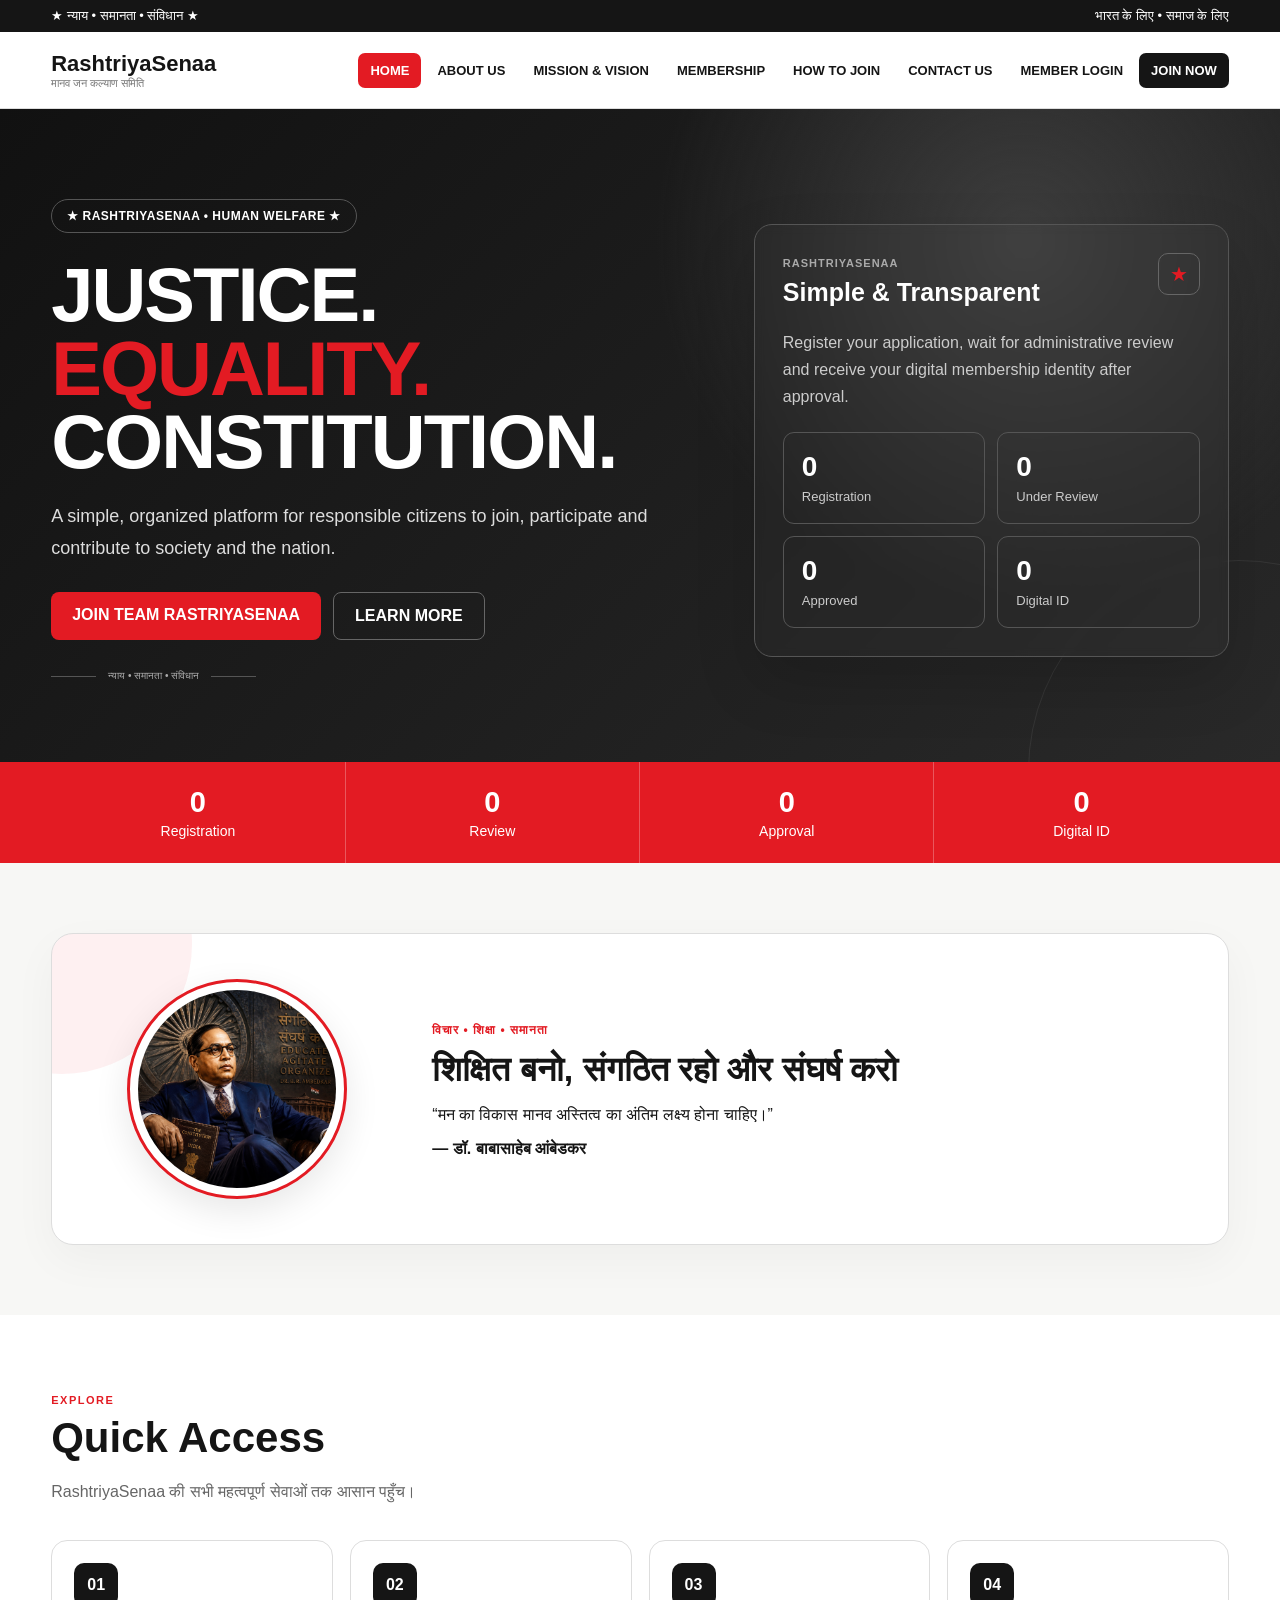
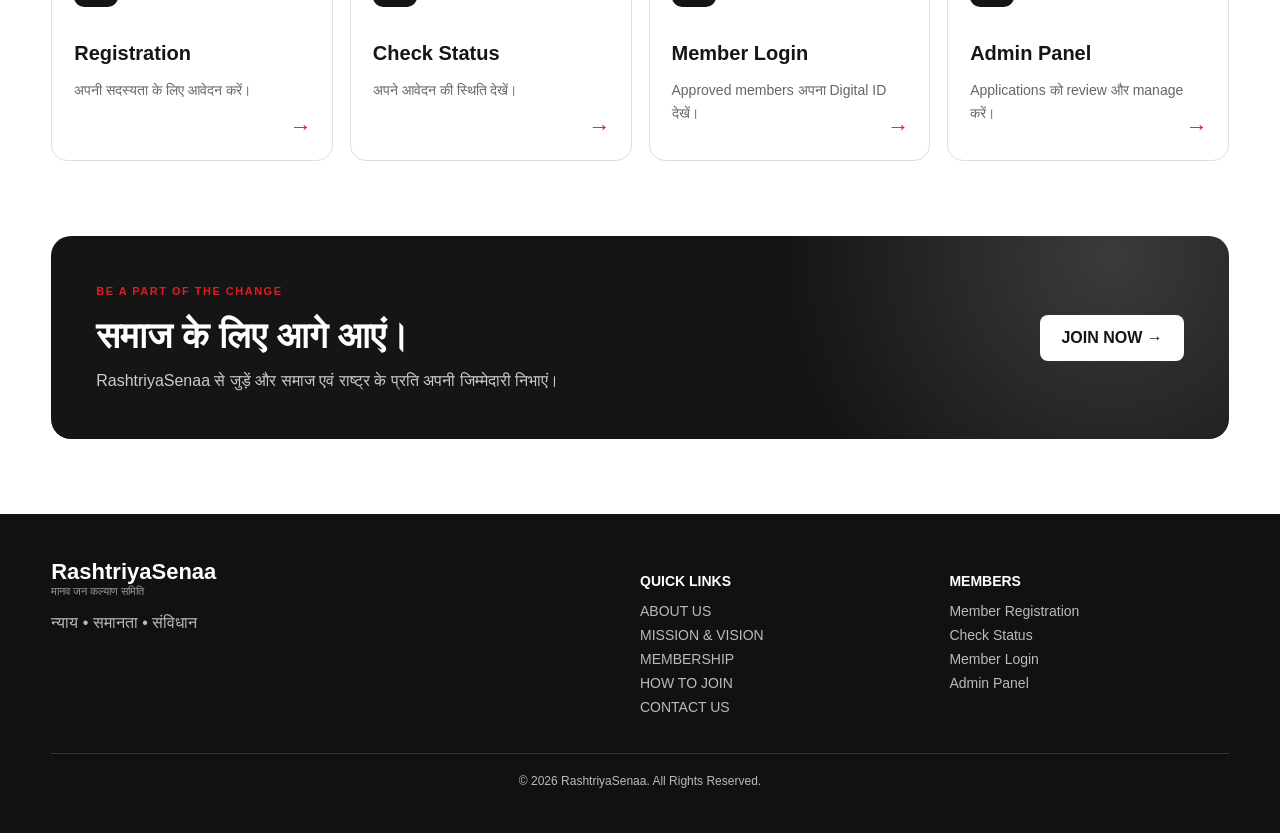
==== index.html @ 788c23a5 "Update index.html" ====
<!doctype html>
<html lang="hi">
<head>
<meta charset="utf-8">
<meta name="viewport" content="width=device-width,initial-scale=1">
<title>Home | RashtriyaSenaa</title>
<link rel="stylesheet" href="styles.css">
</head>
<body>
<header></header>
<main>
<section class="hero">
  <div class="container hero-grid">
    <div class="hero-content">
      <span class="eyebrow">★ RASHTRIYASENAA • HUMAN WELFARE ★</span>
      <h1>JUSTICE.<br><em>EQUALITY.</em><br>CONSTITUTION.</h1>
      <p class="hero-text">A simple, organized platform for responsible citizens to join, participate and contribute to society and the nation.</p>
      <div class="buttons">
        <a class="btn red" href="register.html">JOIN TEAM RASTRIYASENAA</a>
        <a class="btn outline" href="about.html">LEARN MORE</a>
      </div>
      <div class="hero-line"><span></span><small>न्याय • समानता • संविधान</small><span></span></div>
    </div>
    <div class="hero-panel">
      <div class="panel-top"><div><span class="panel-label">RASHTRIYASENAA</span><h2>Simple &amp; Transparent</h2></div><div class="panel-icon">★</div></div>
      <p>Register your application, wait for administrative review and receive your digital membership identity after approval.</p>
      <div class="mini">
        <div class="mini-card"><strong id="registerCount">0</strong><span>Registration</span></div>
        <div class="mini-card"><strong id="reviewCount">0</strong><span>Under Review</span></div>
        <div class="mini-card"><strong id="approveCount">0</strong><span>Approved</span></div>
        <div class="mini-card"><strong id="digitalIdCount">0</strong><span>Digital ID</span></div>
      </div>
    </div>
  </div>
</section>

<section class="stats">
  <div class="container stats-grid">
    <div class="stat"><strong id="statRegister">0</strong><span>Registration</span></div>
    <div class="stat"><strong id="statReview">0</strong><span>Review</span></div>
    <div class="stat"><strong id="statApproval">0</strong><span>Approval</span></div>
    <div class="stat"><strong id="statDigitalId">0</strong><span>Digital ID</span></div>
  </div>
</section>

<section class="ambedkar-section">
  <div class="container">
    <div class="ambedkar-box">
      <div class="ambedkar-photo-wrap">
        <div class="photo-ring">
          <img src="[data-uri]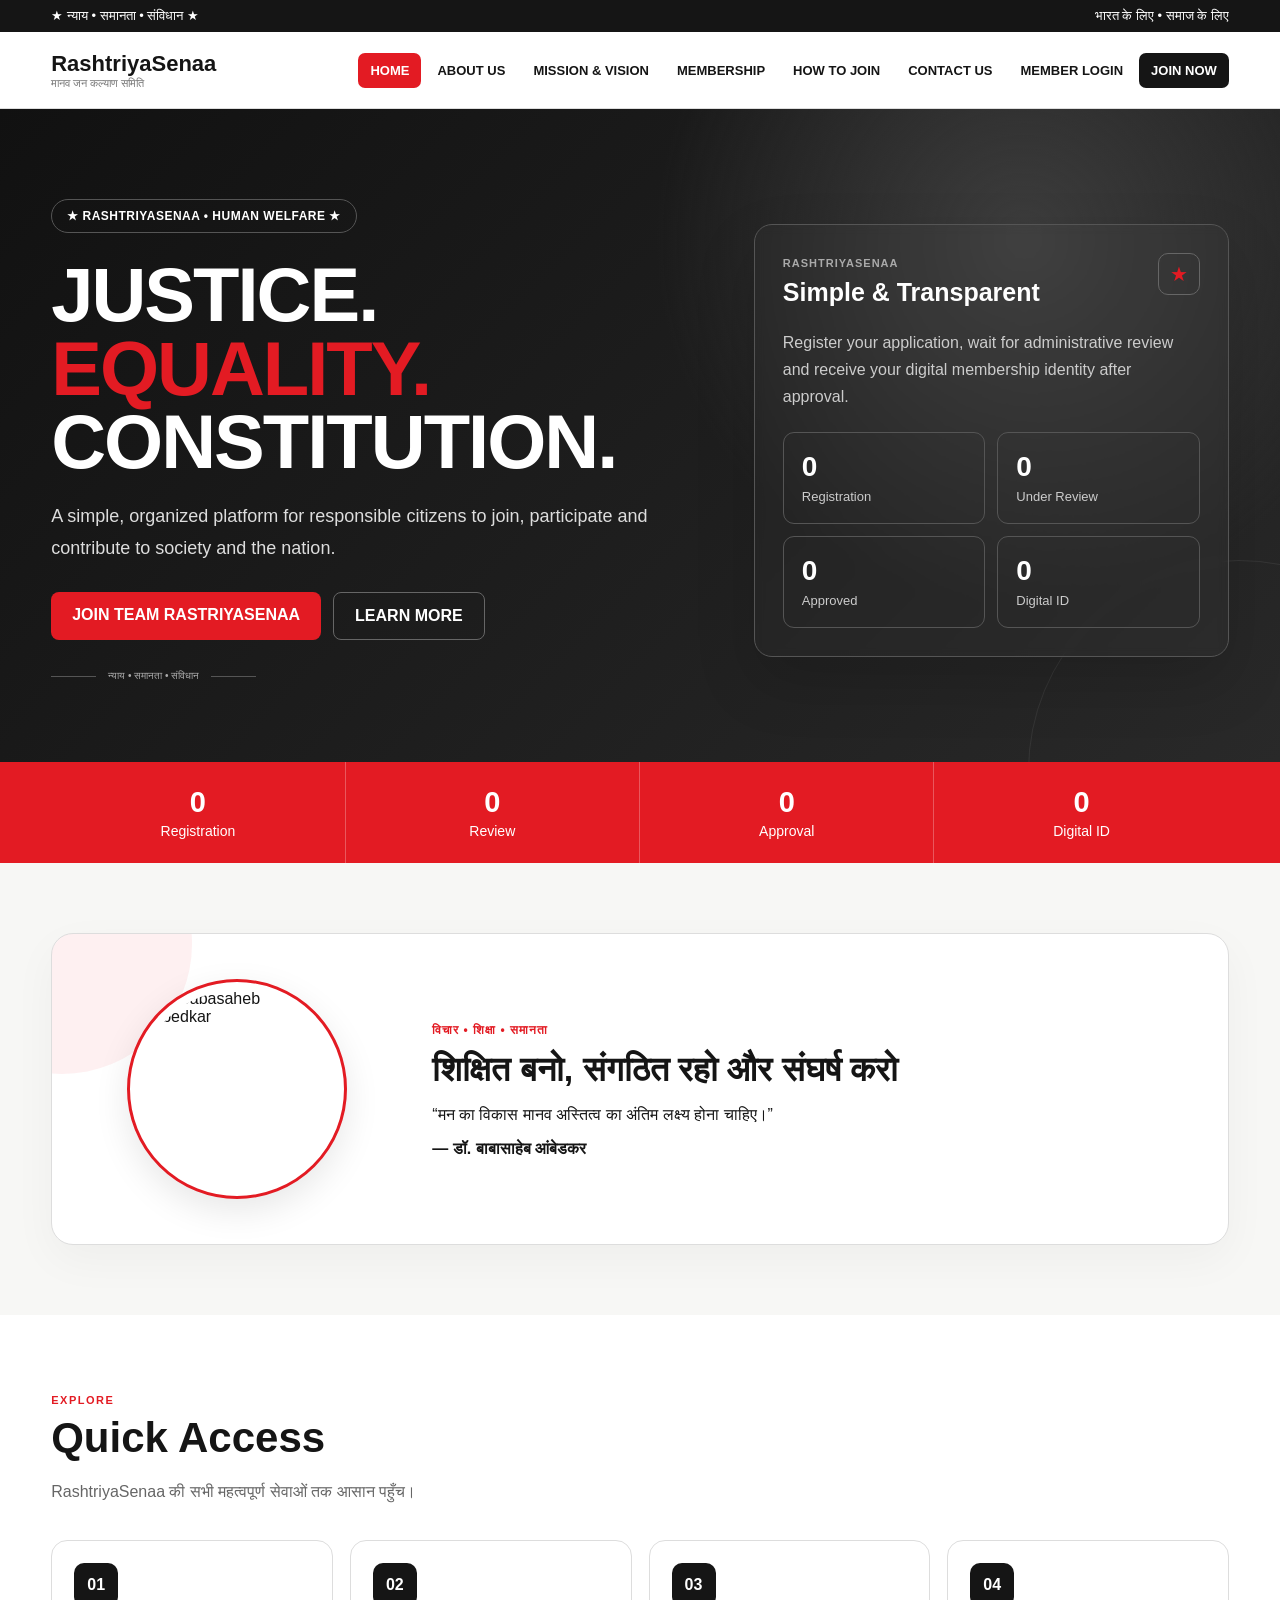
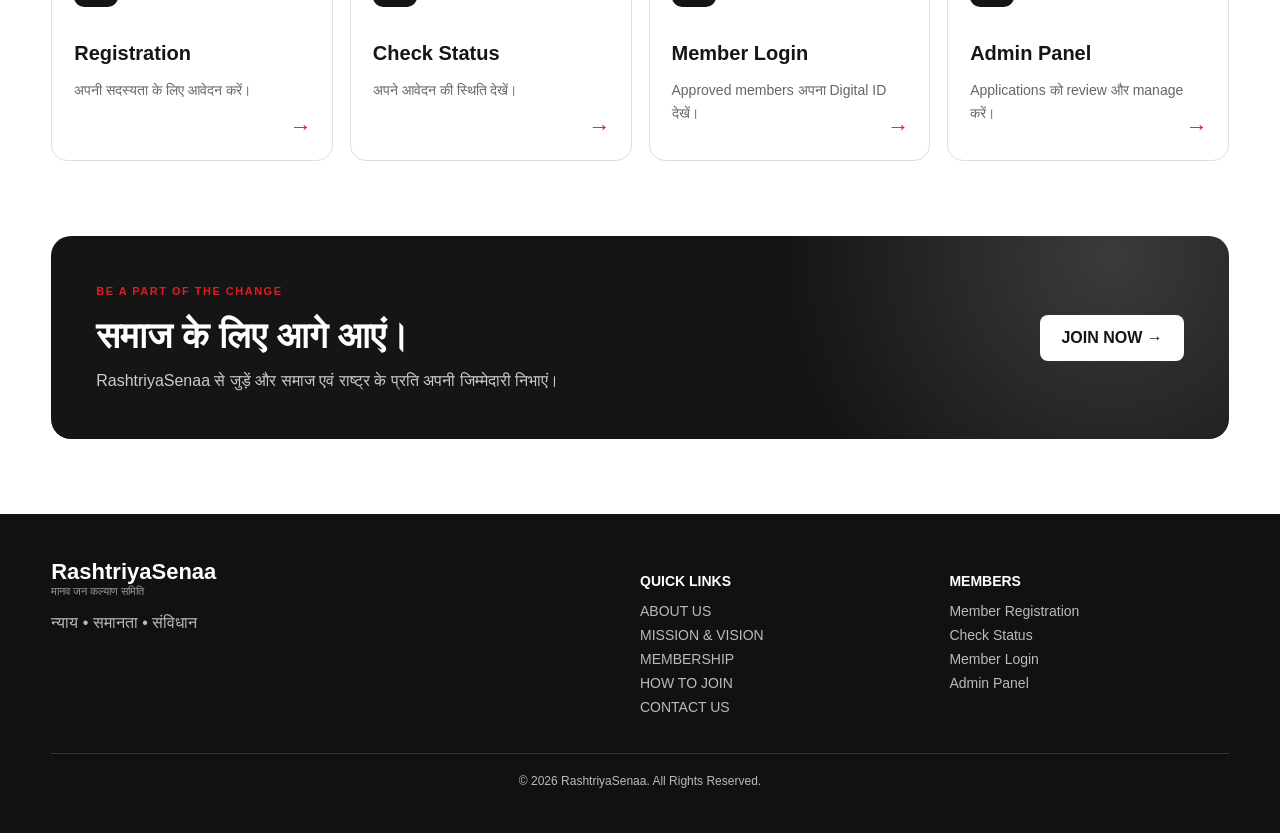
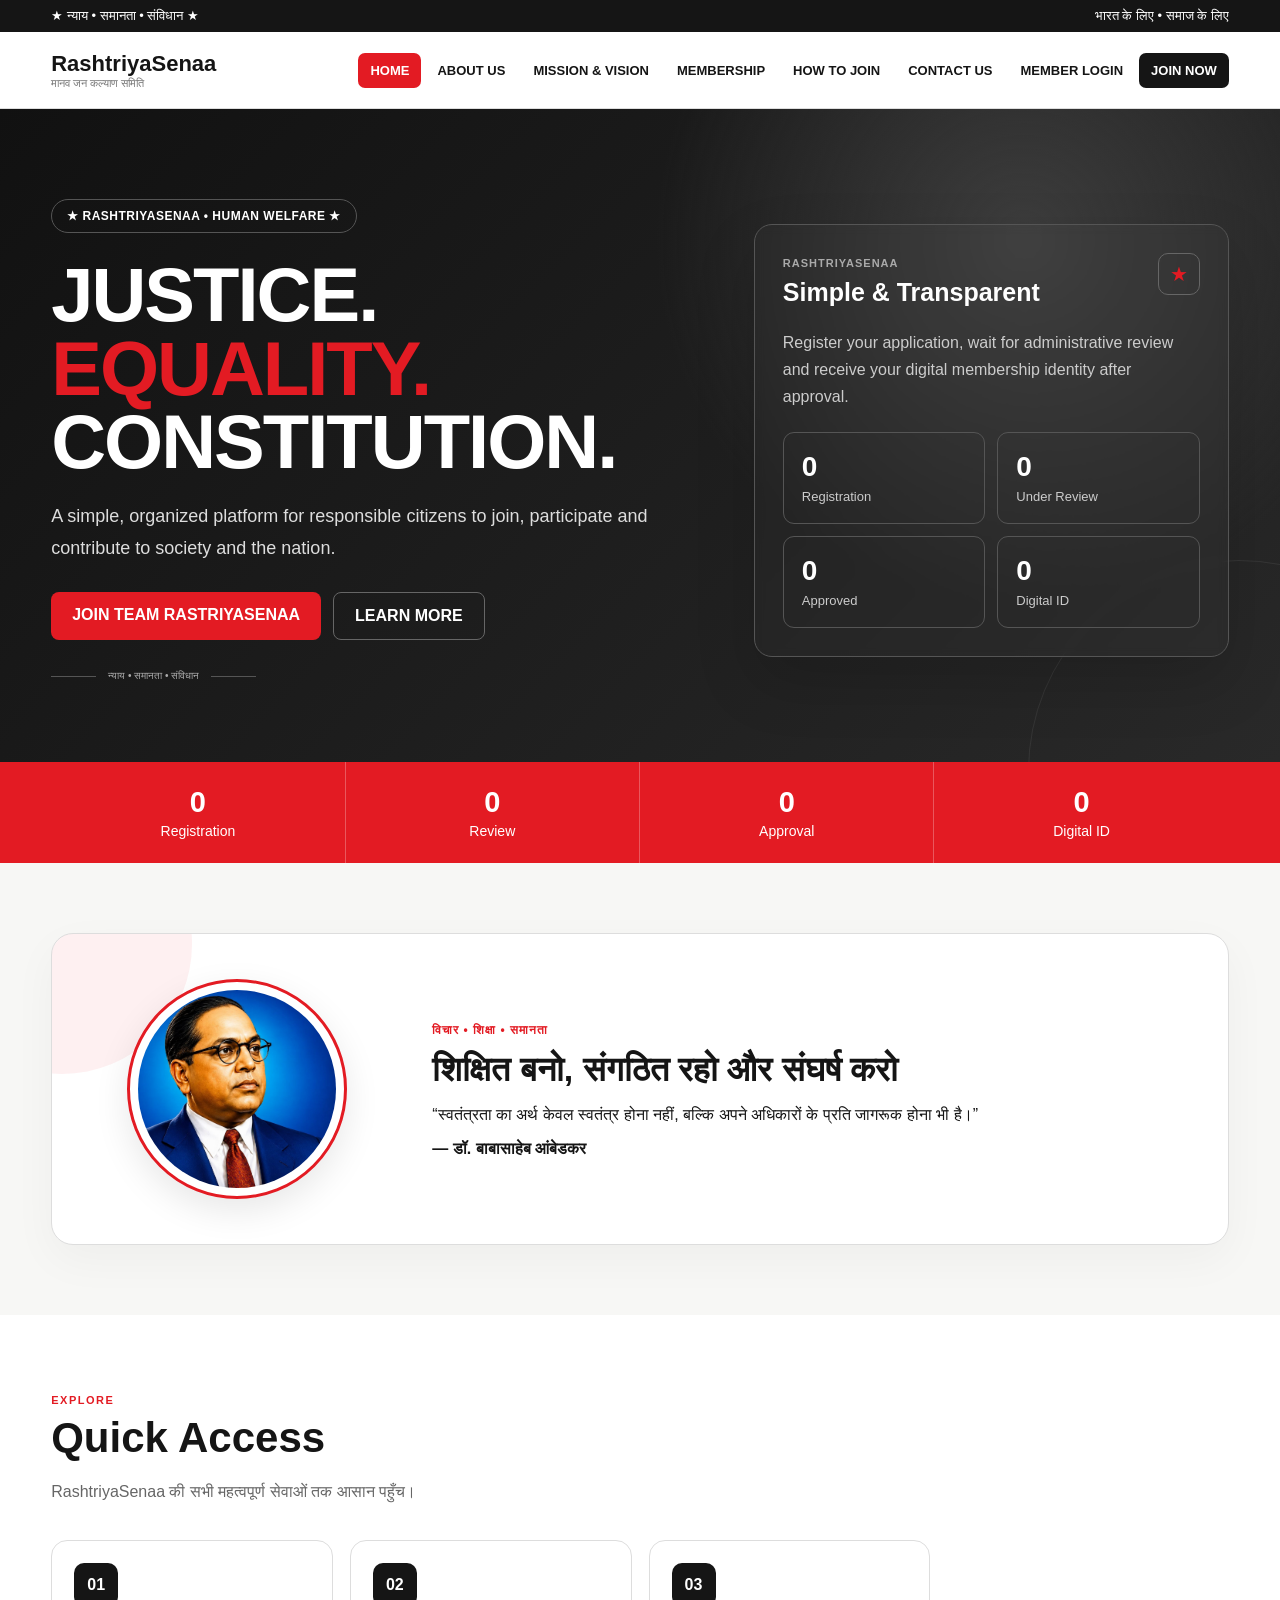
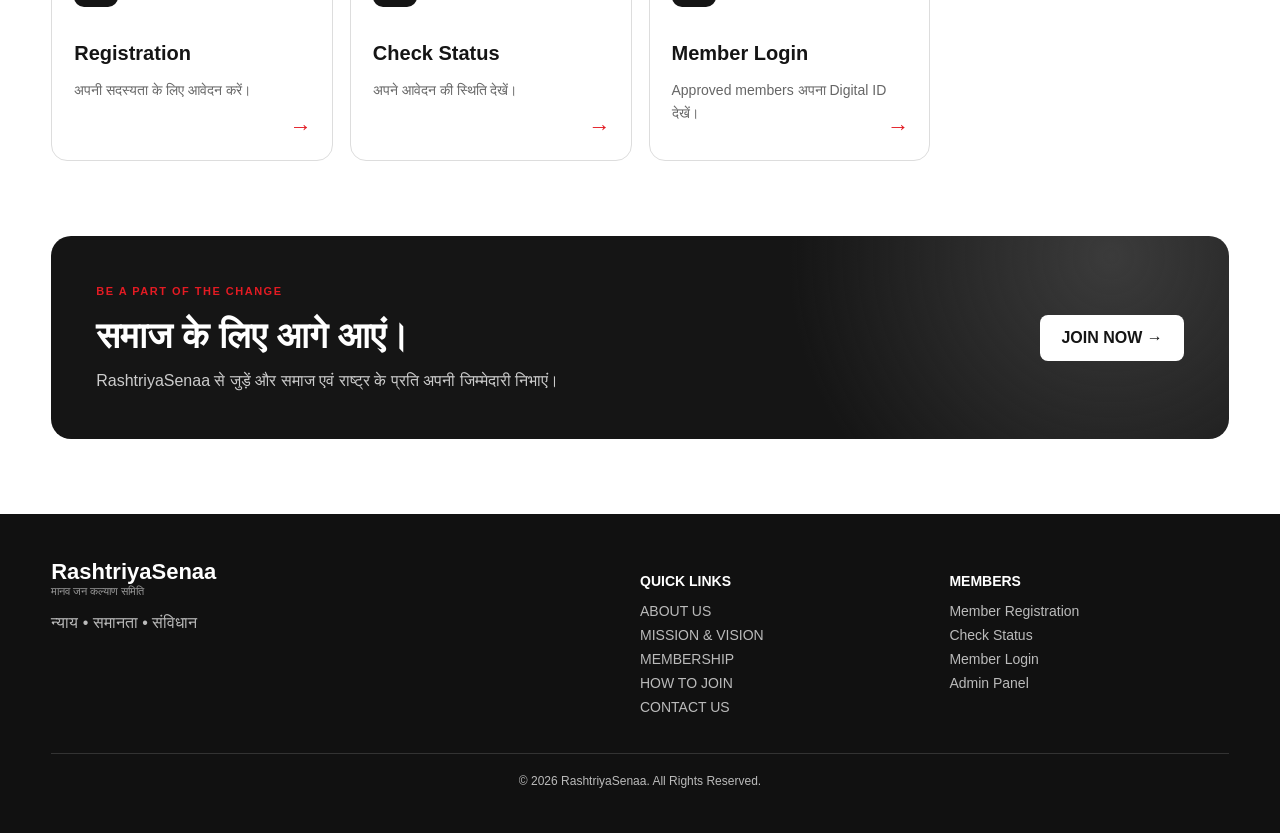
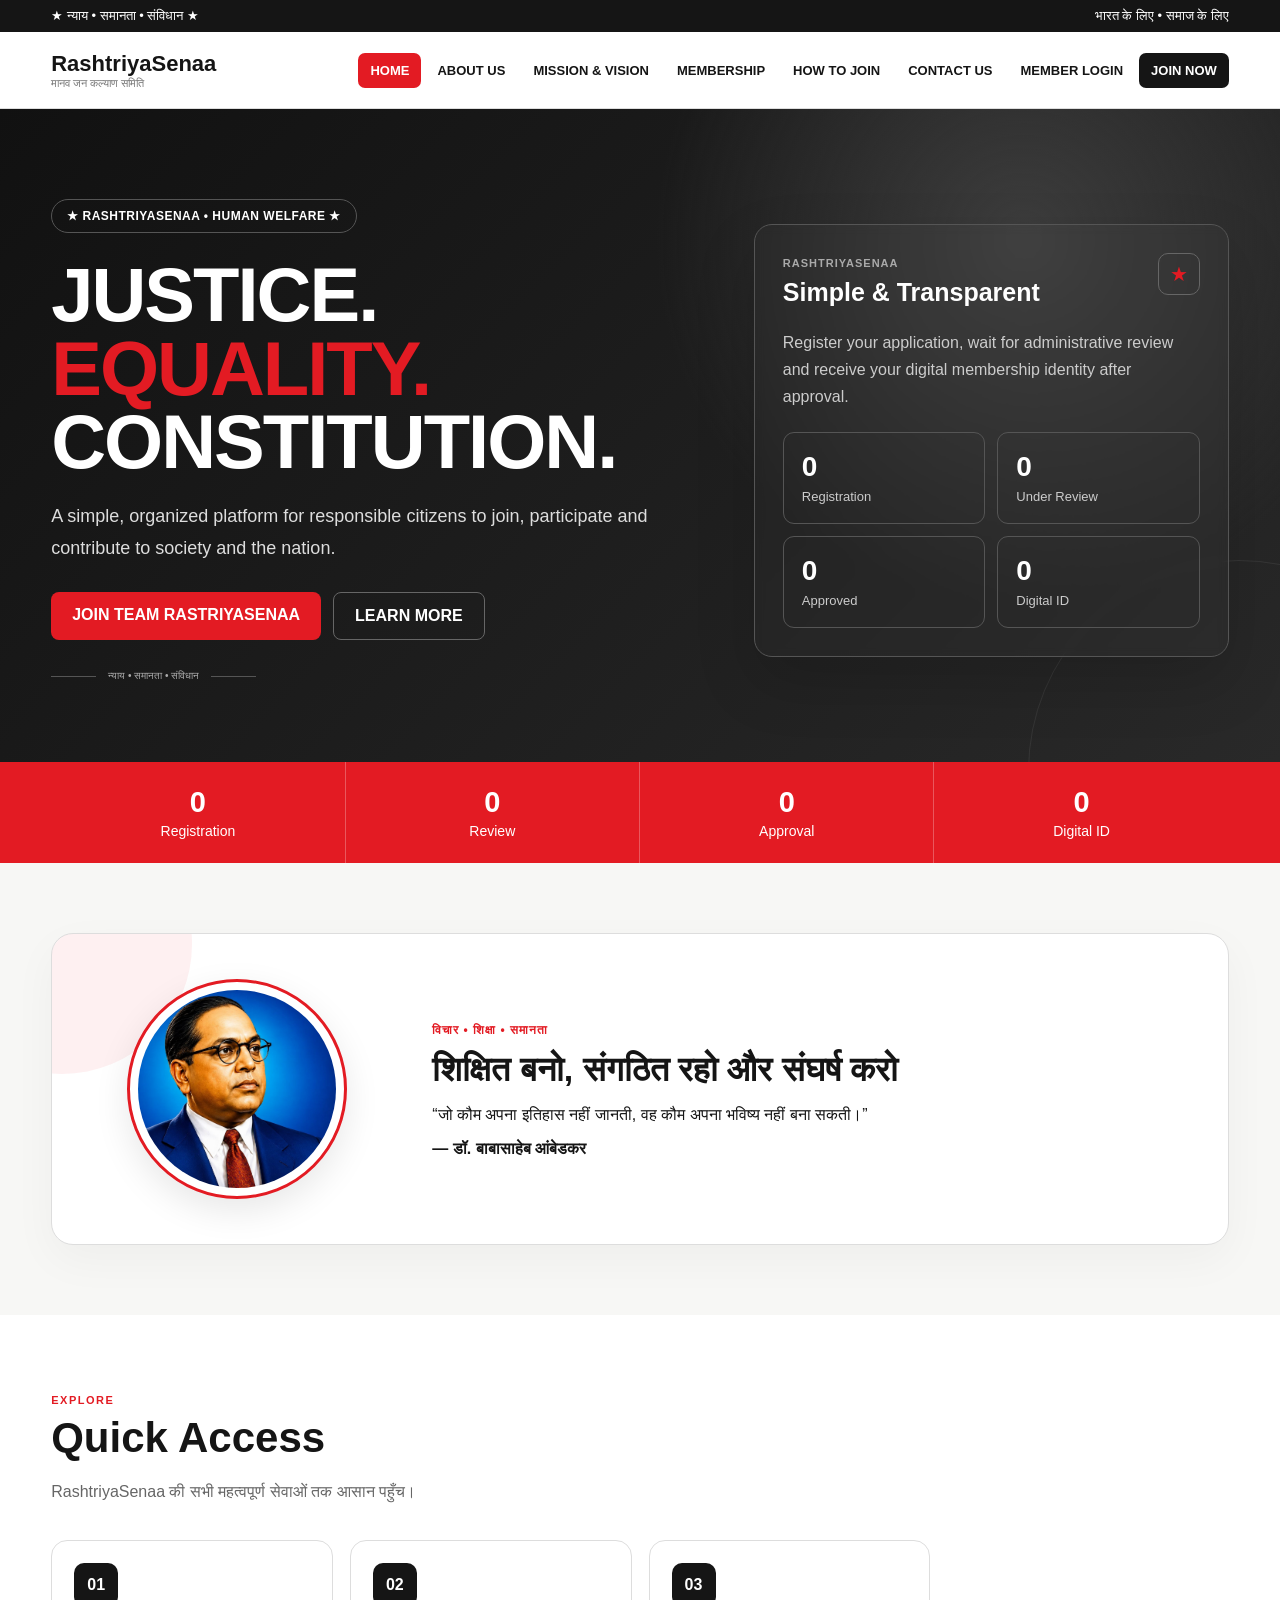
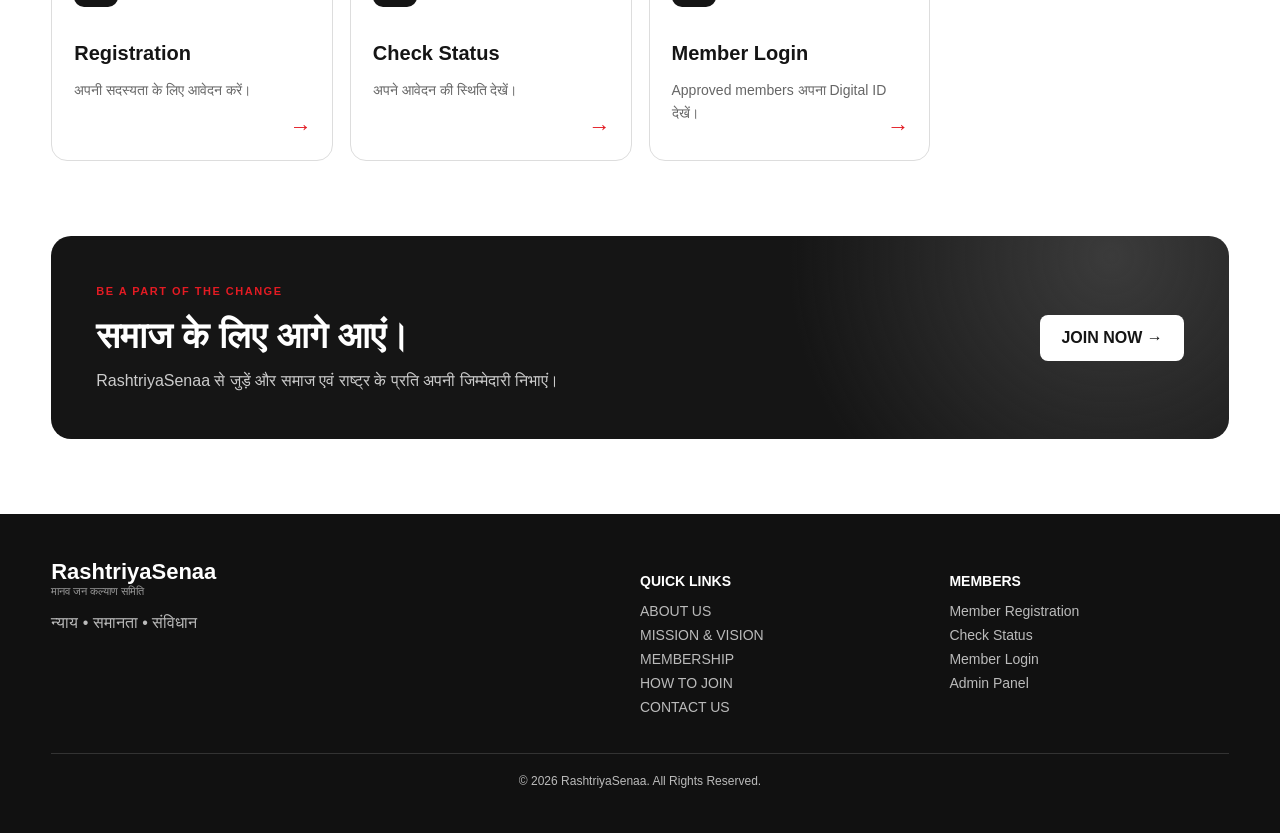
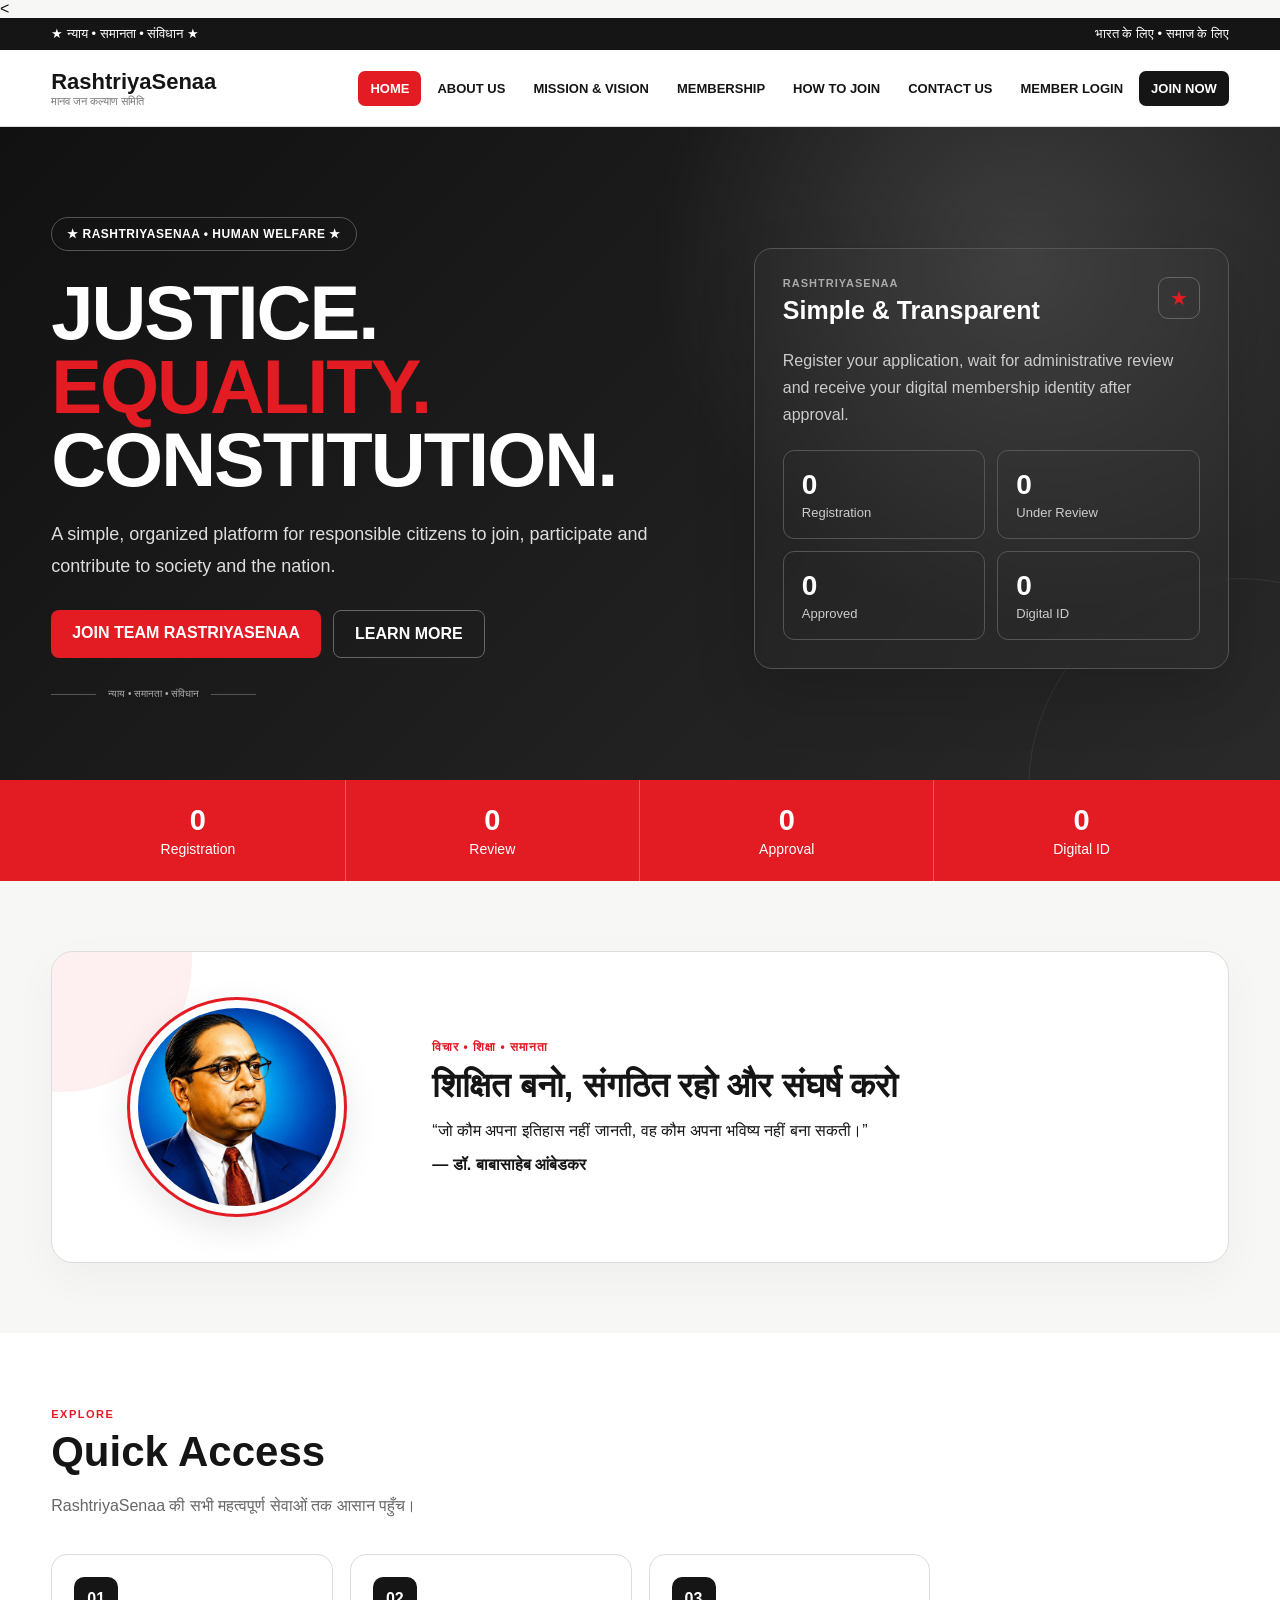
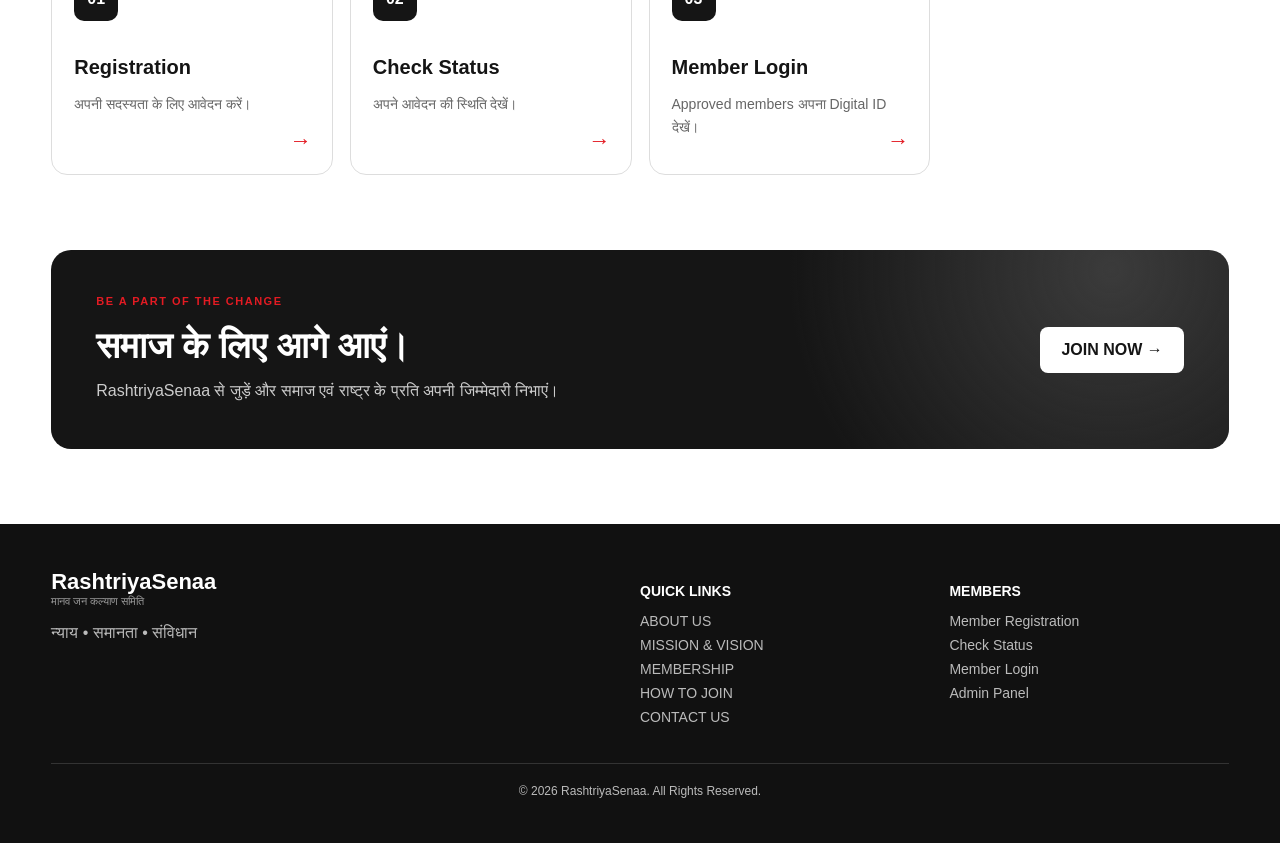
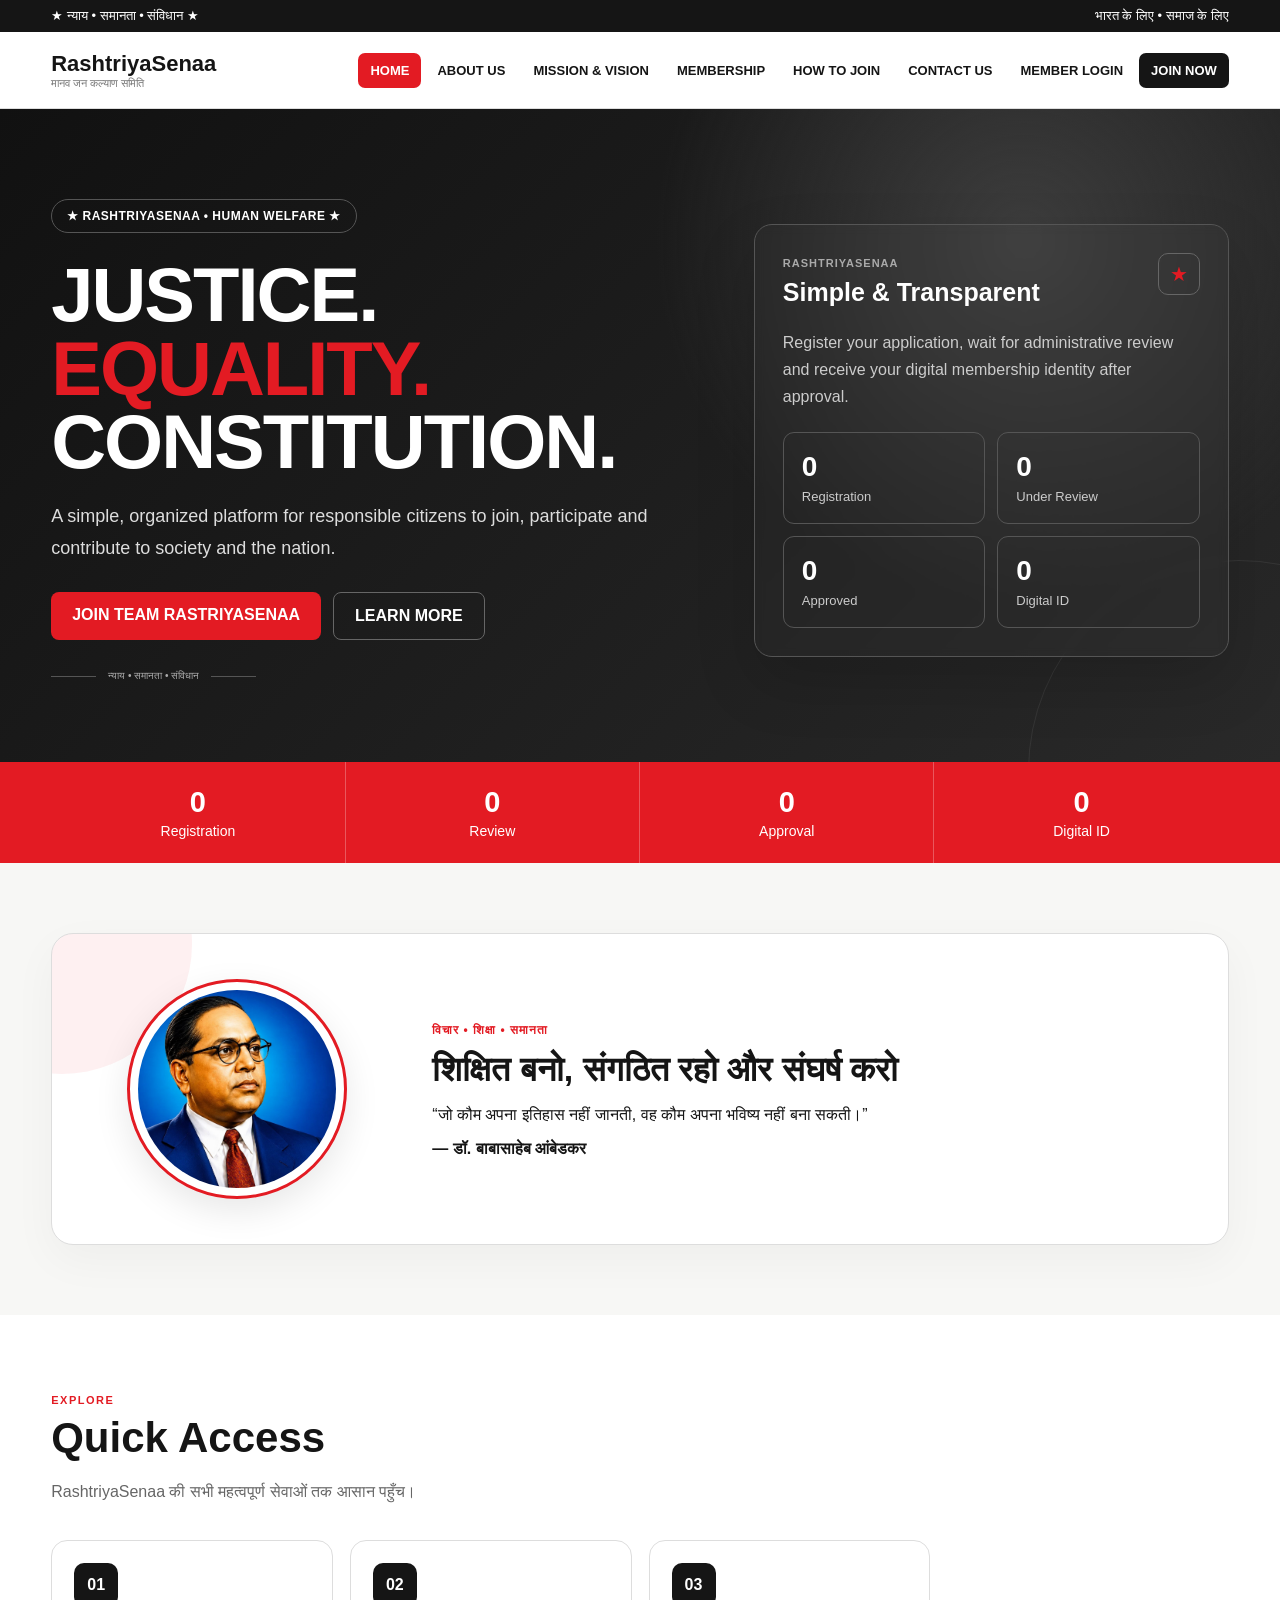
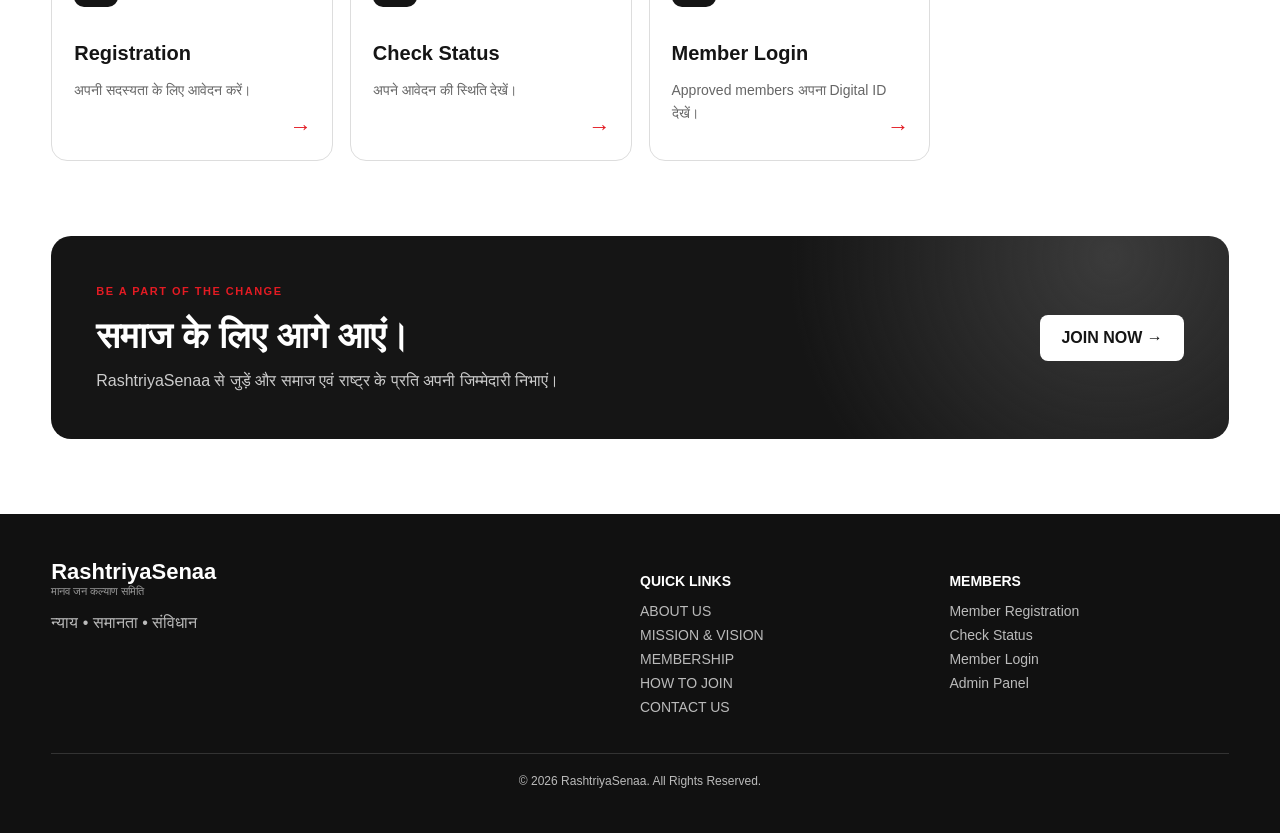
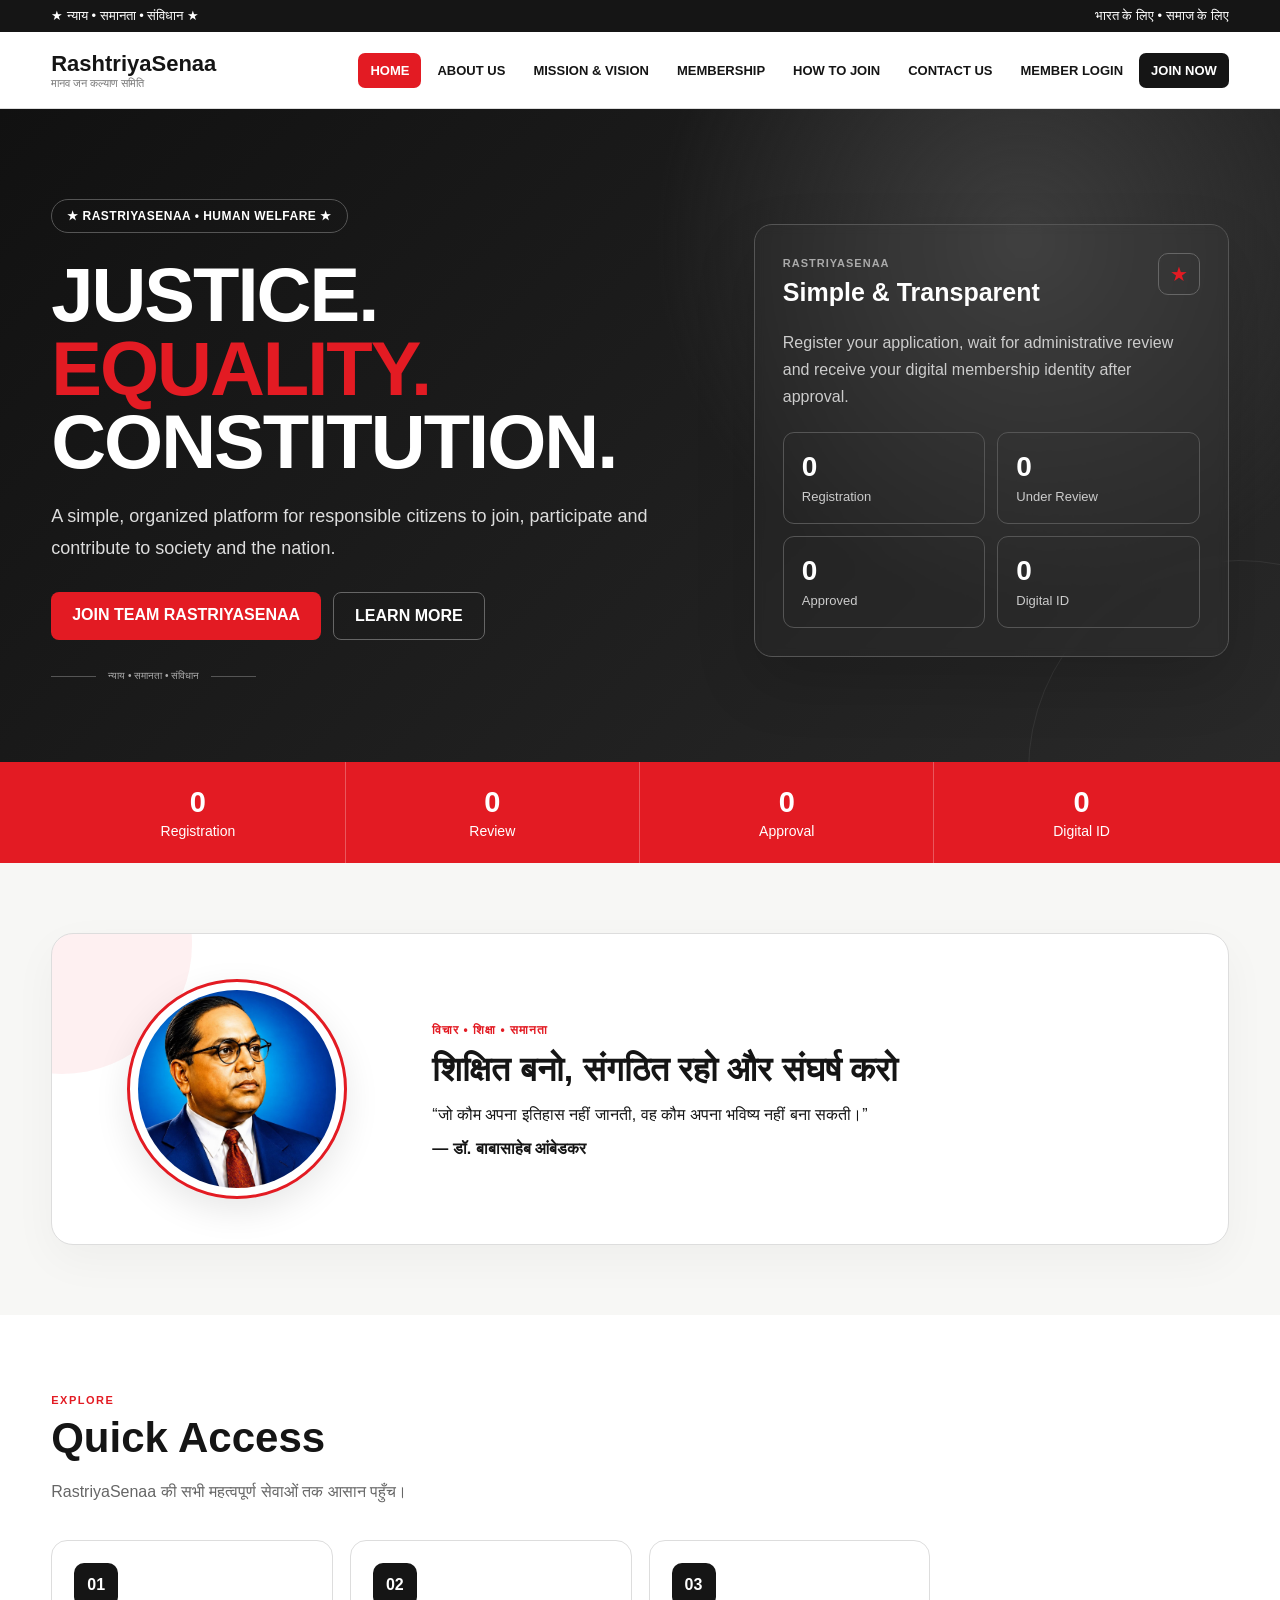
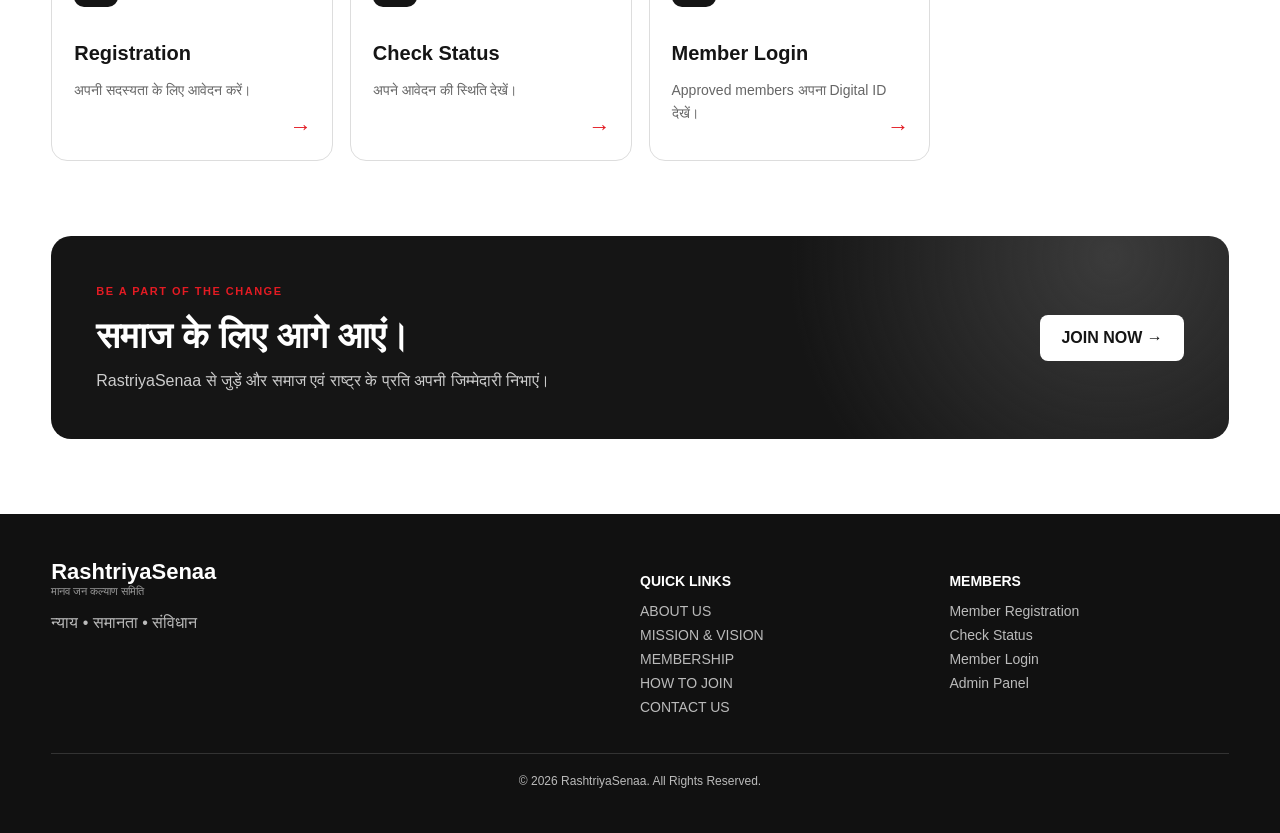
